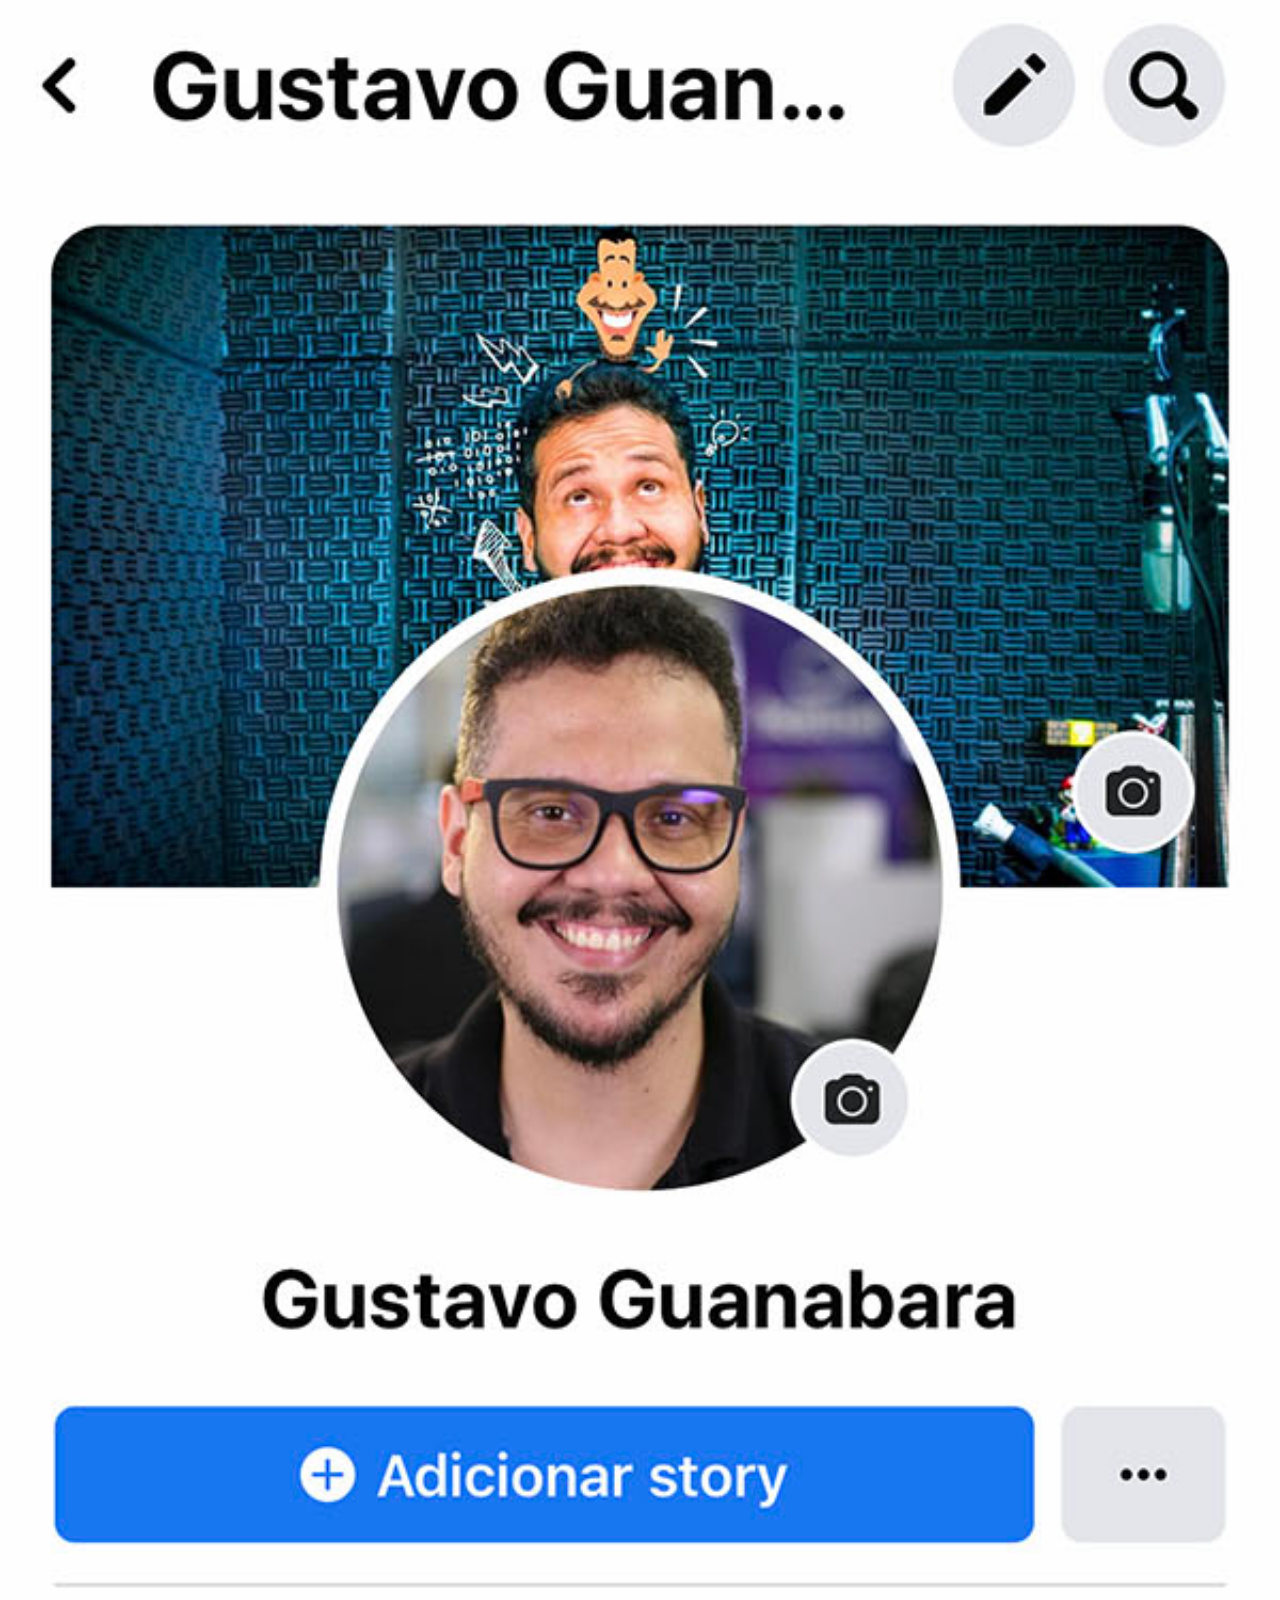
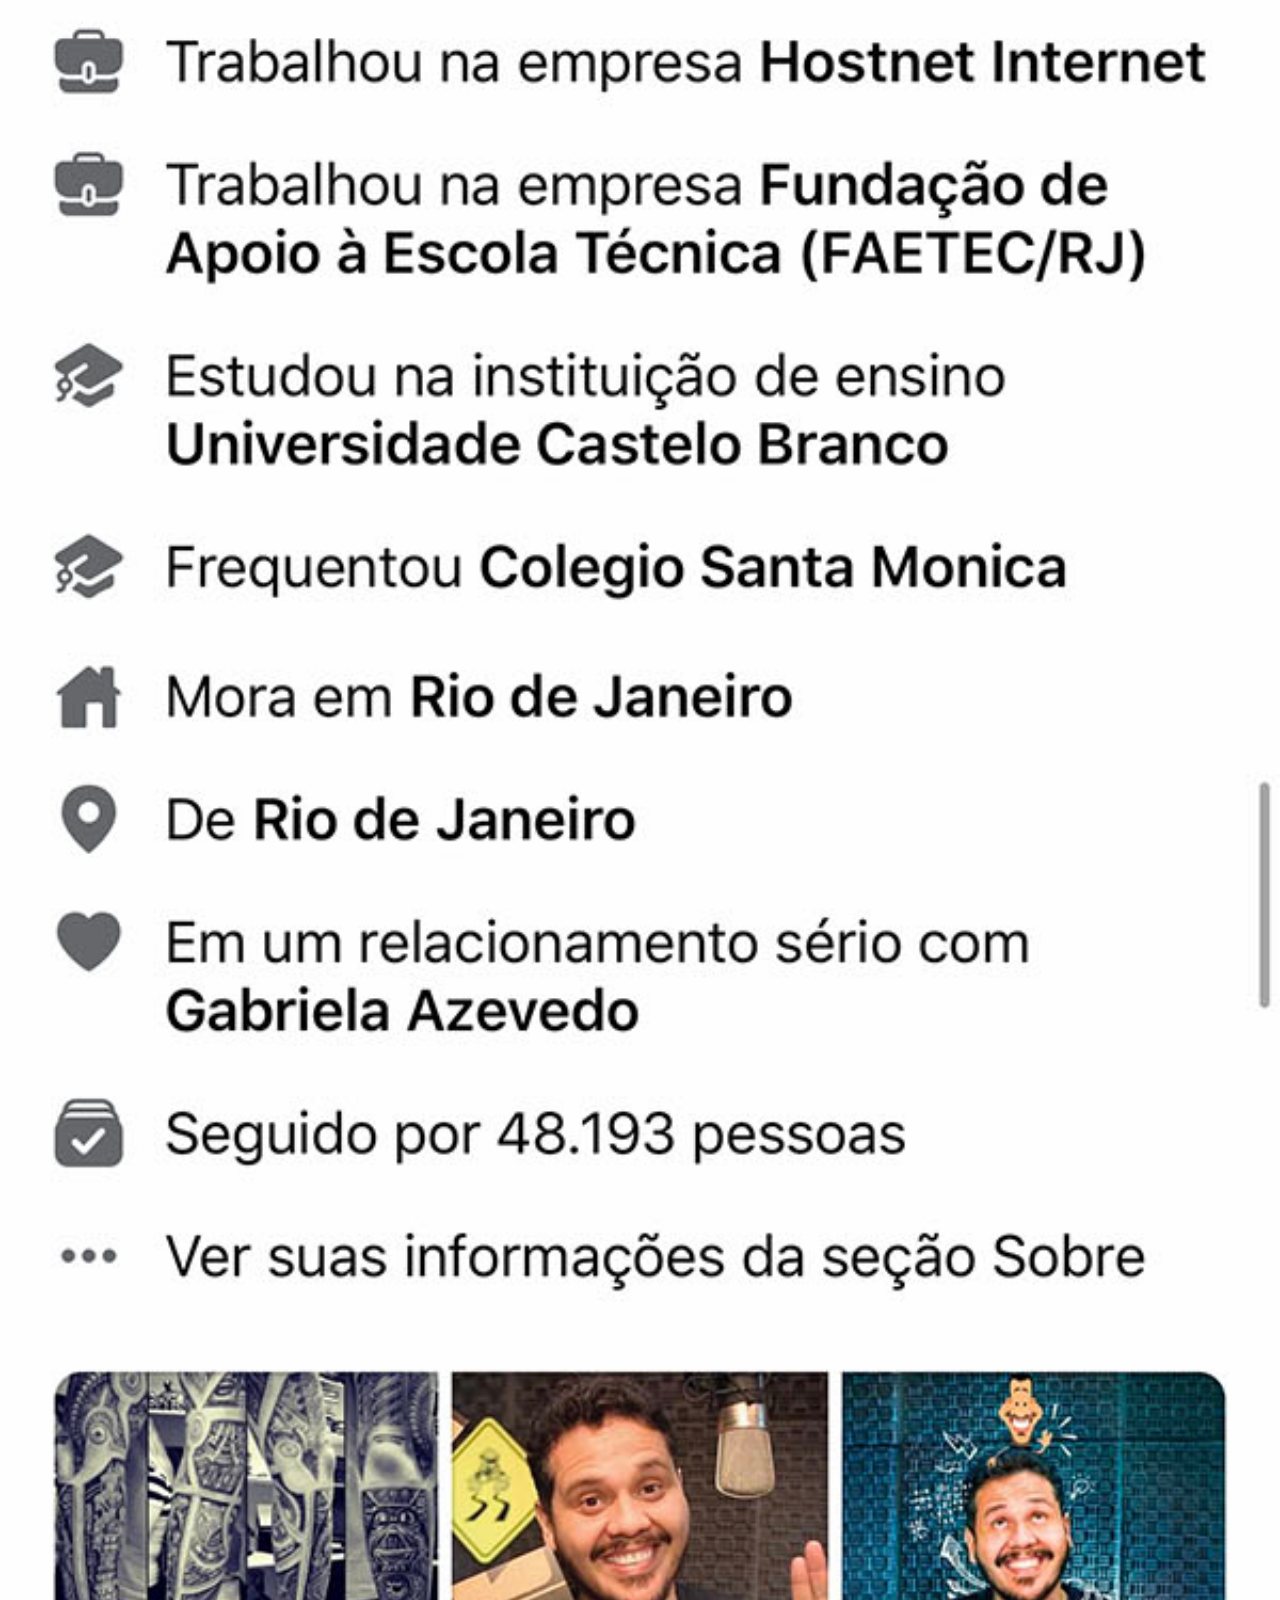
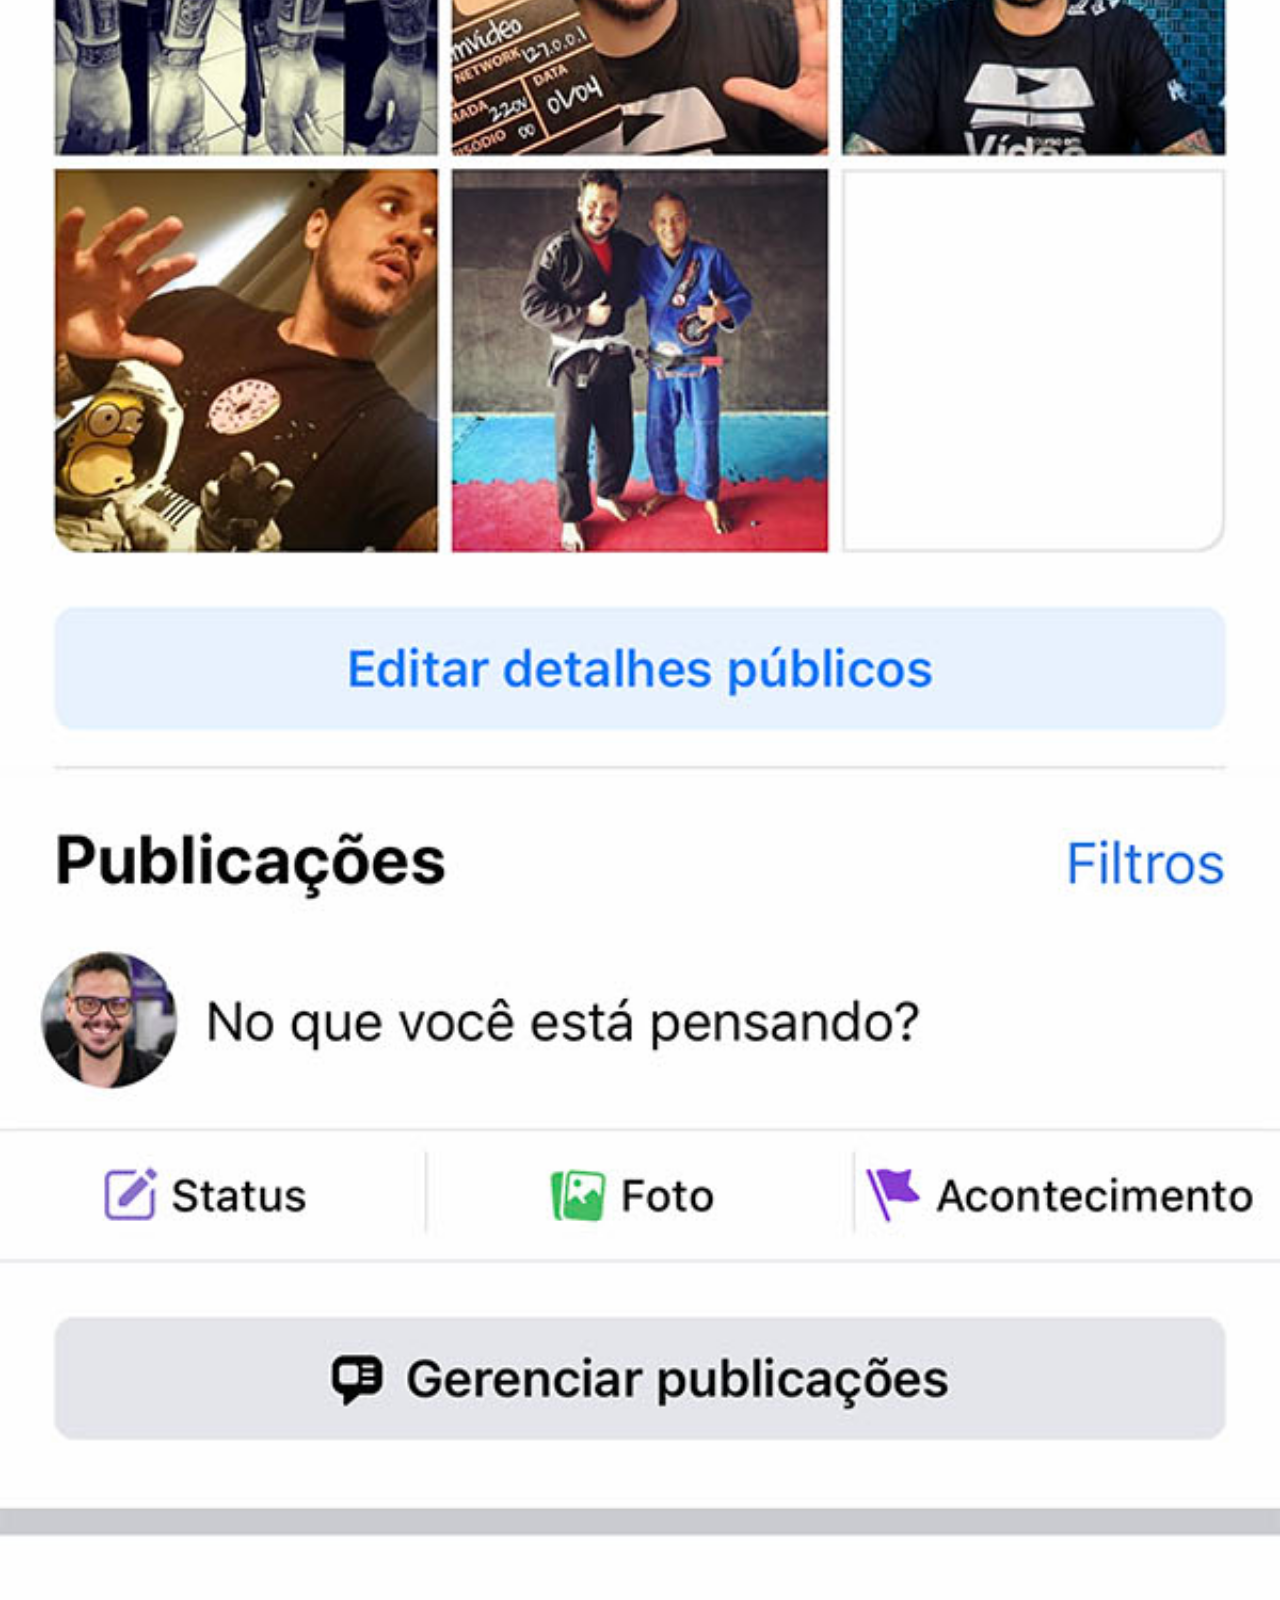
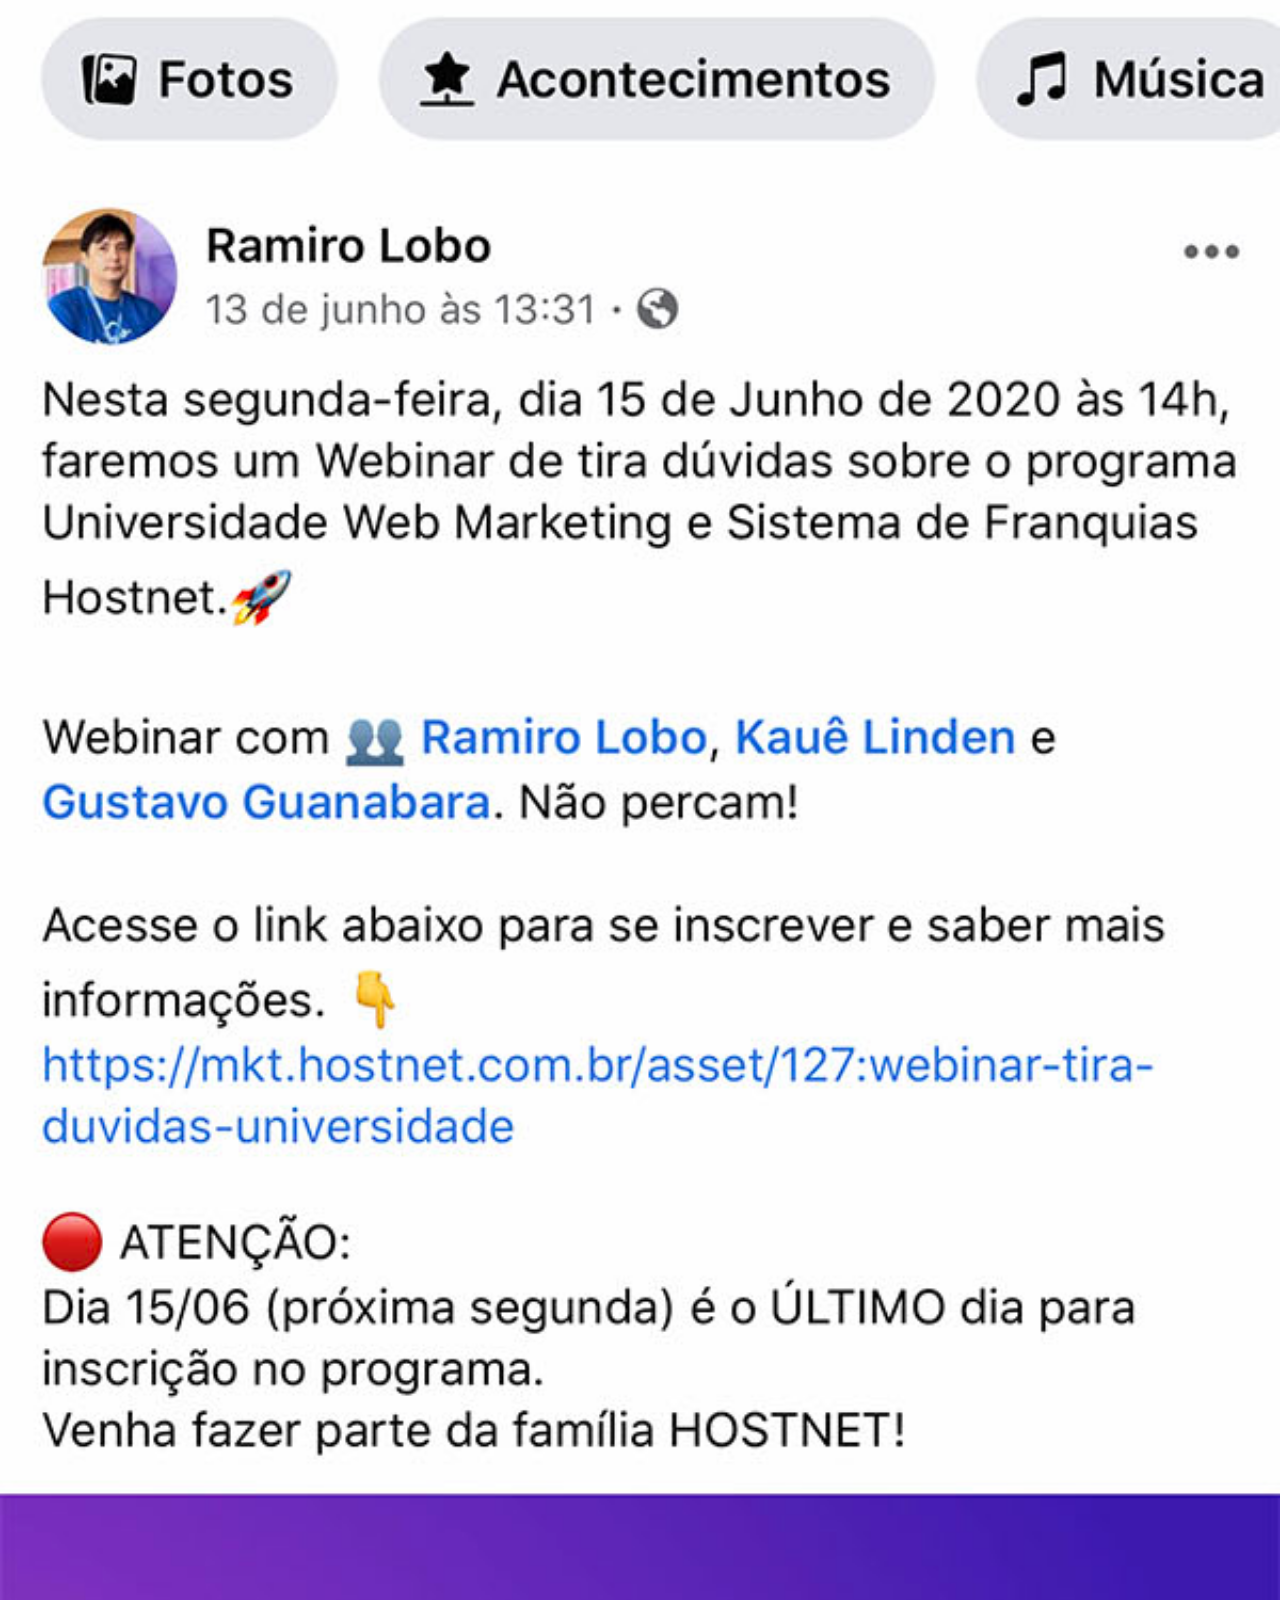
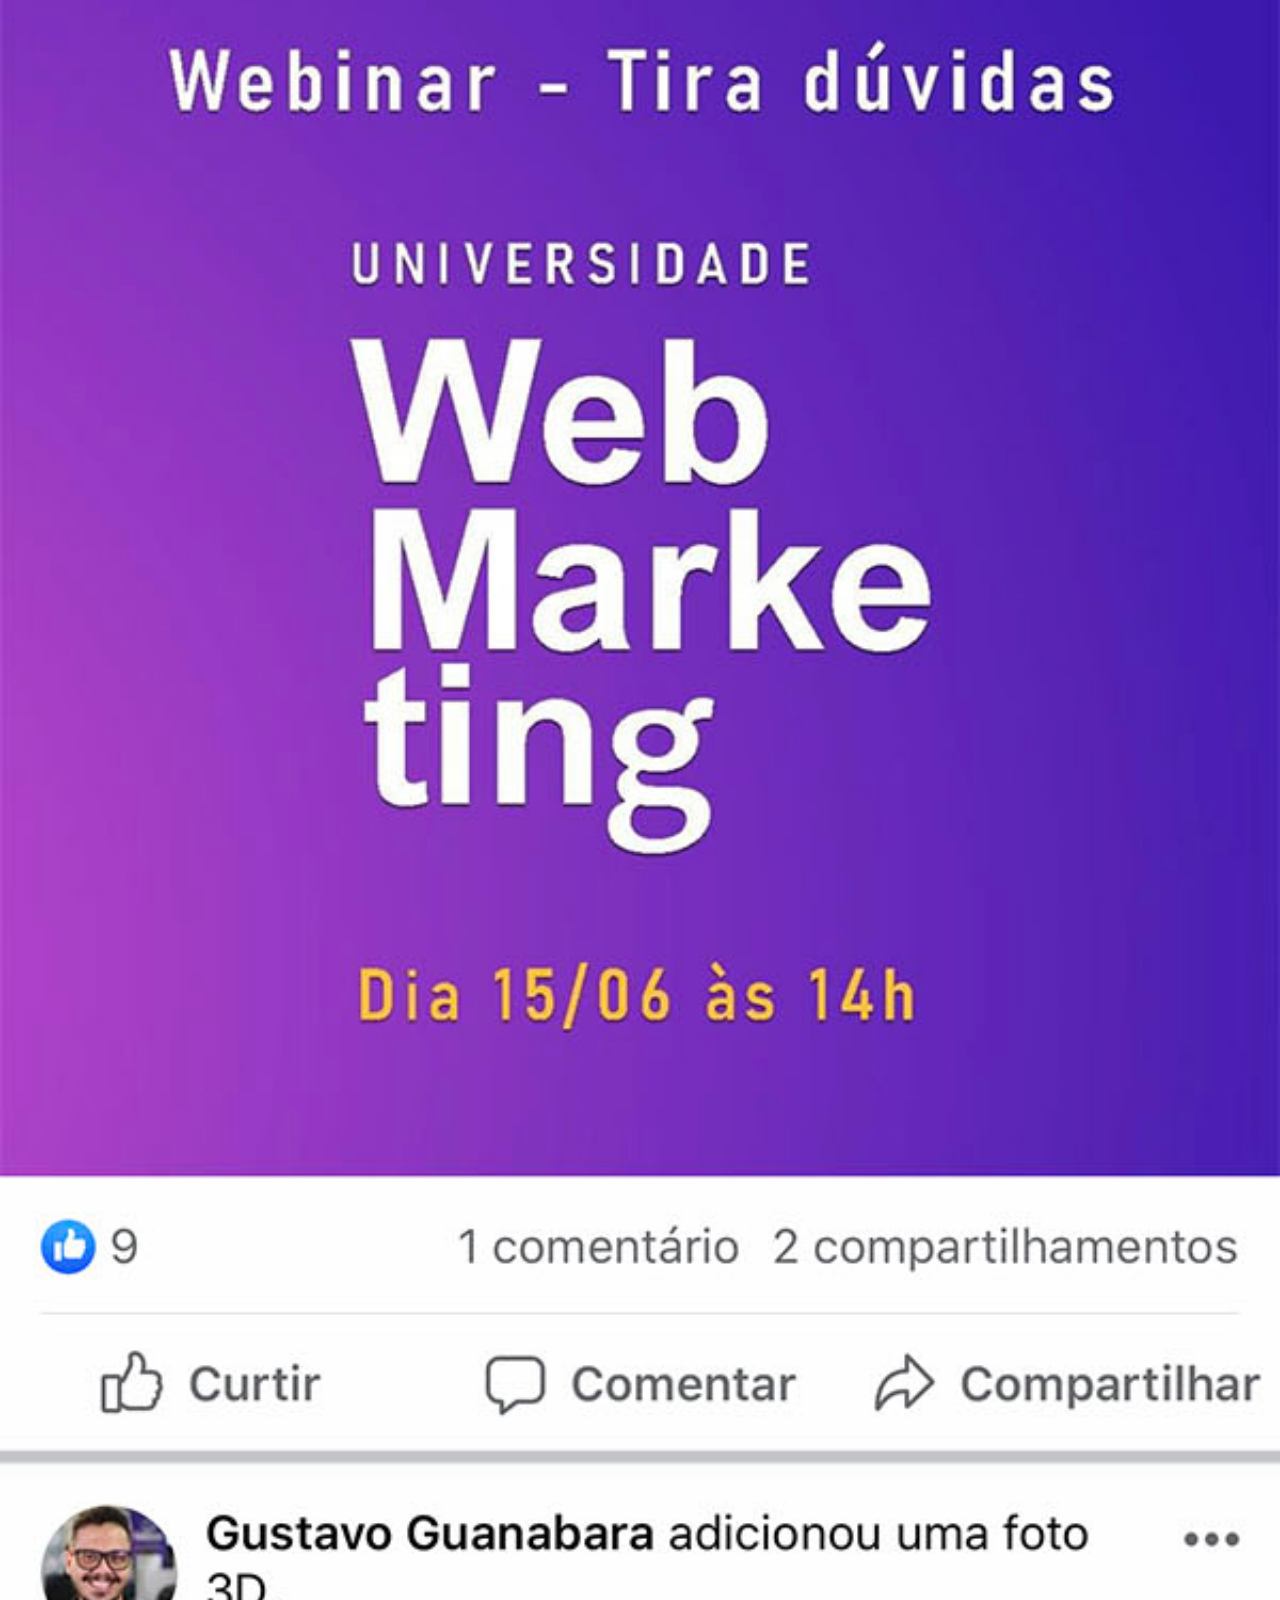
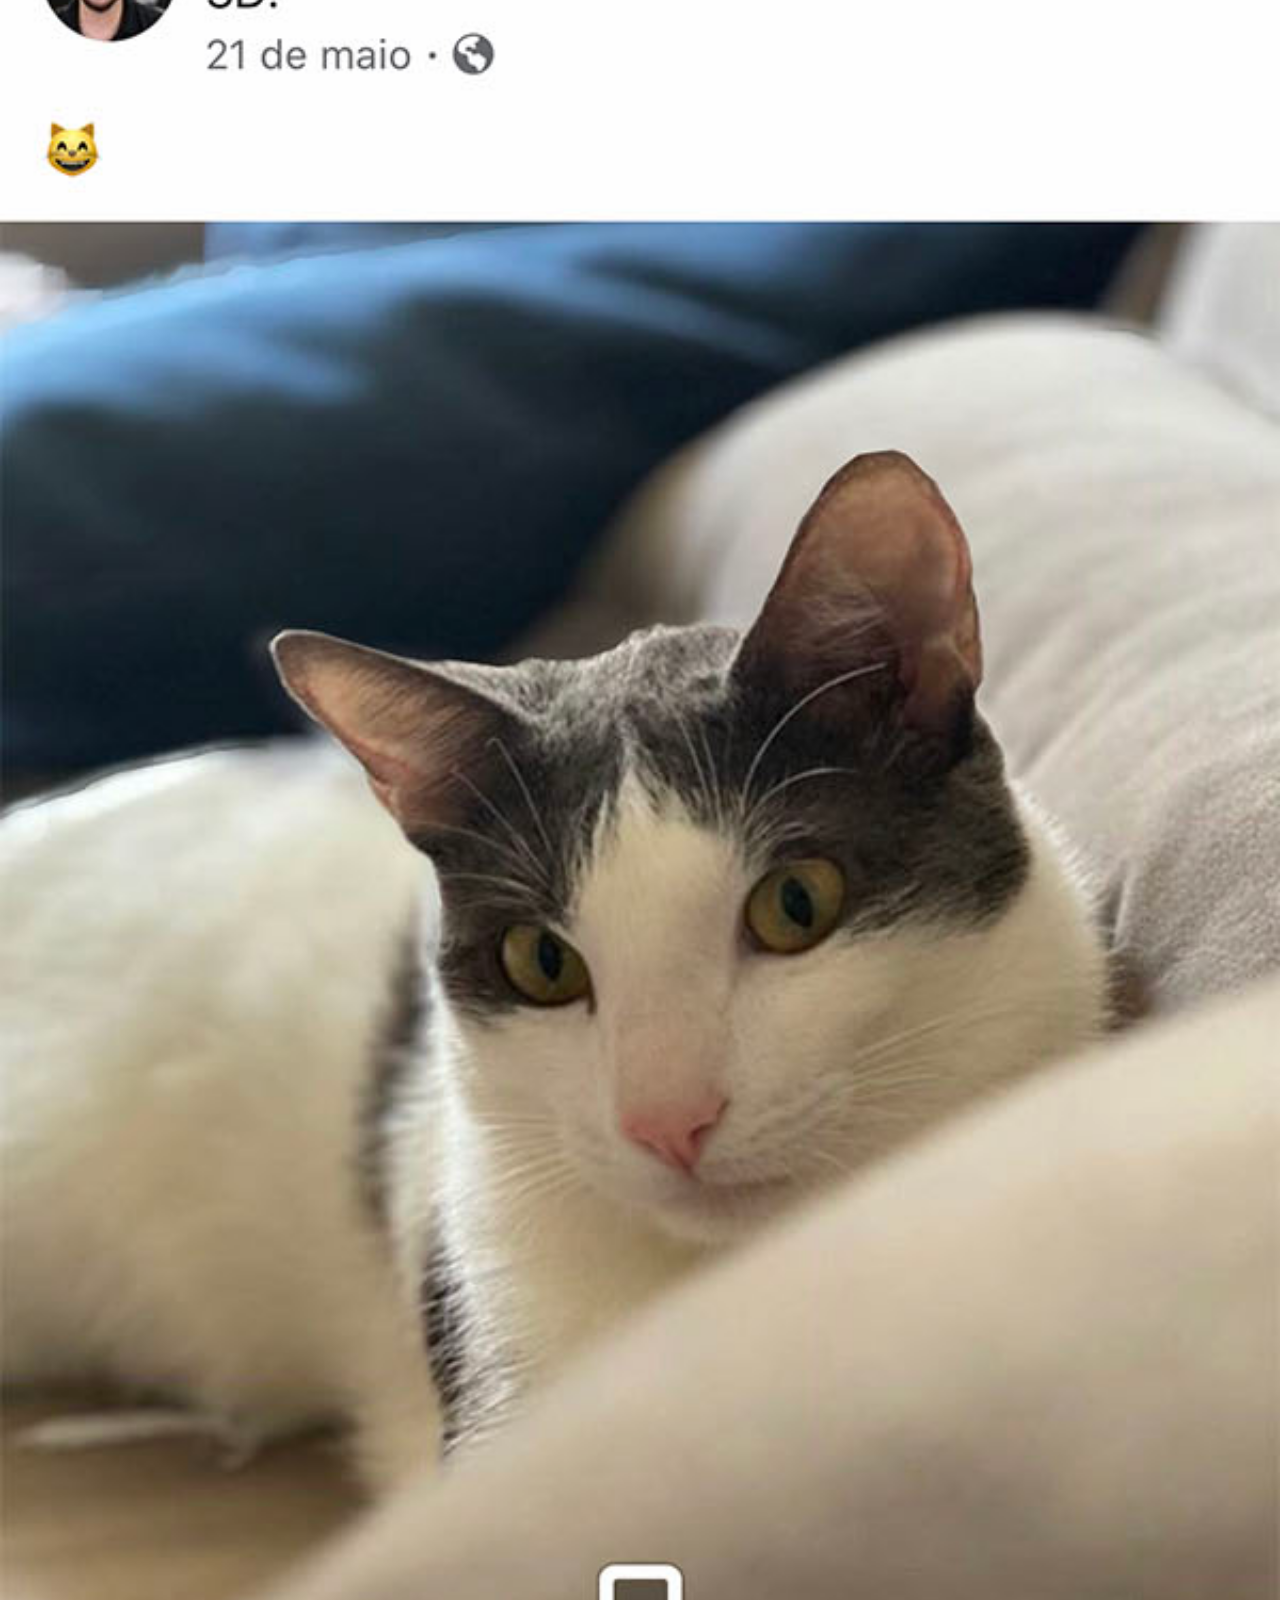
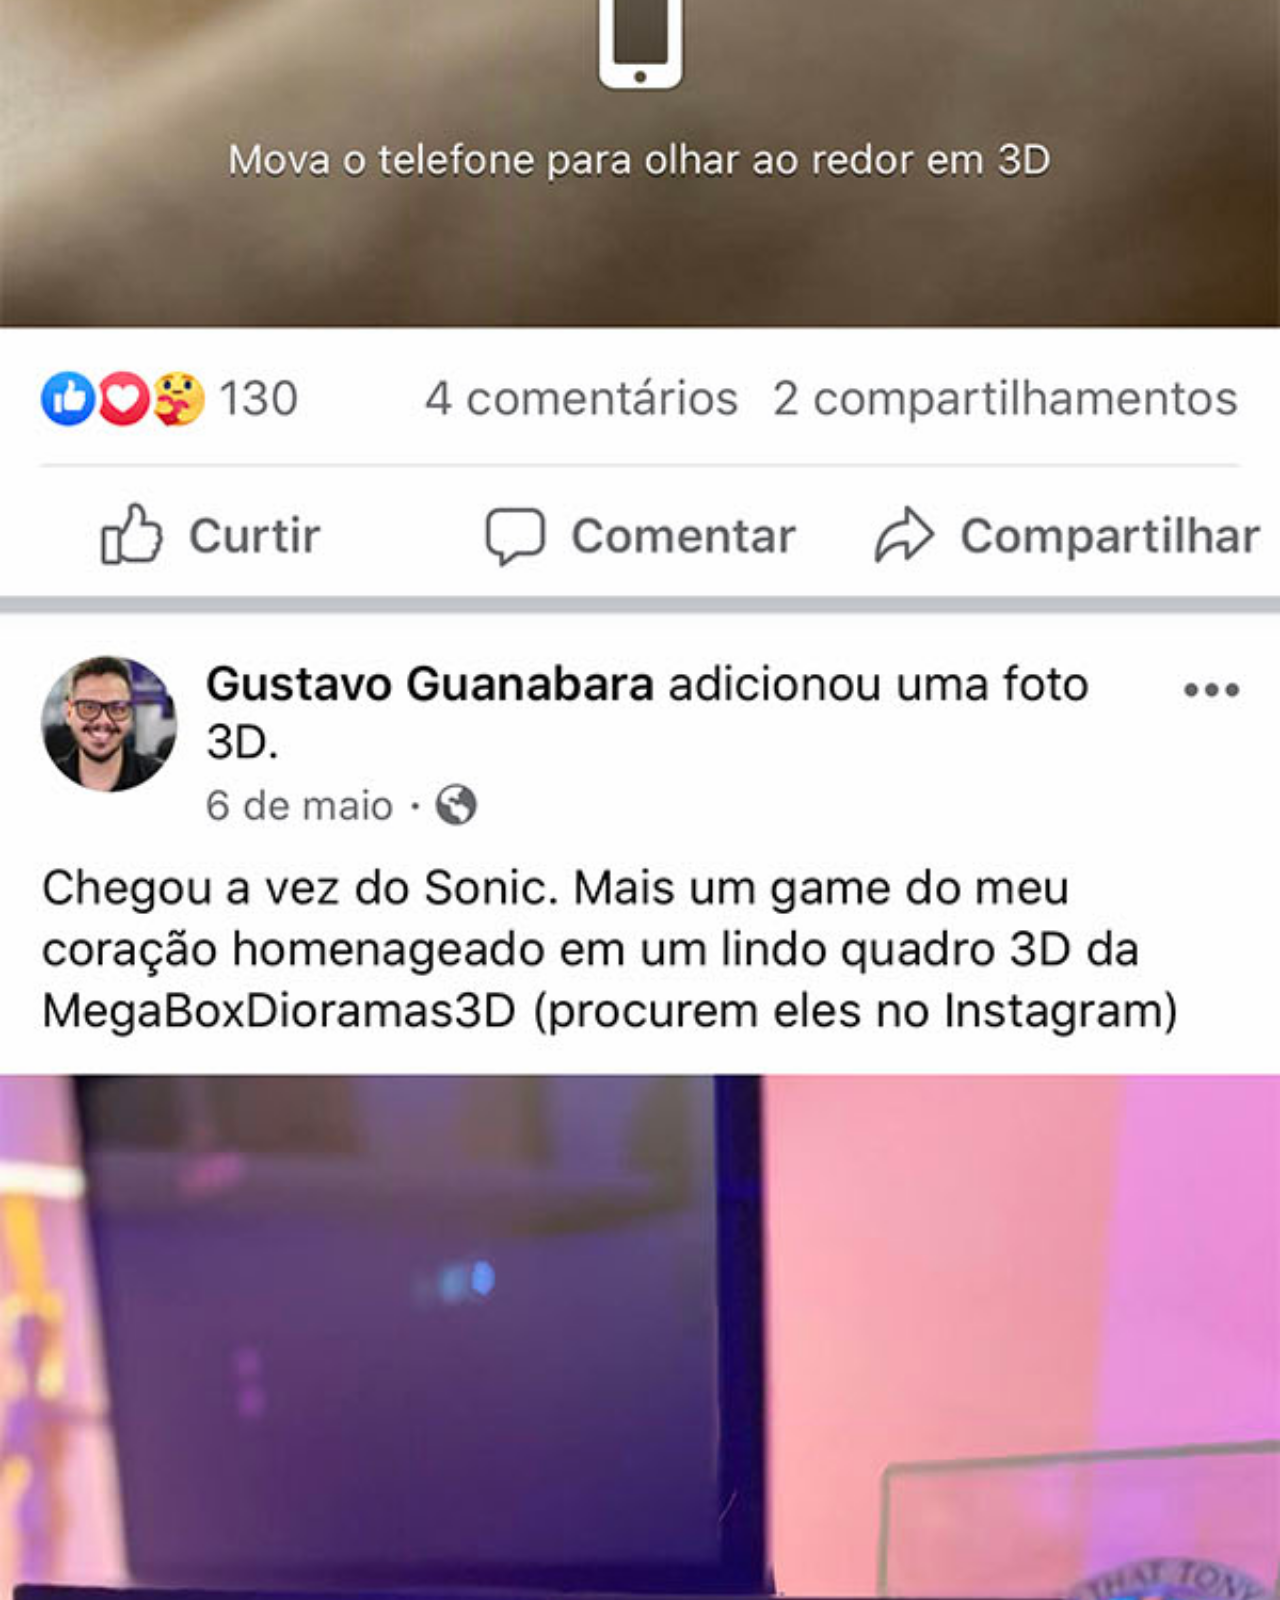
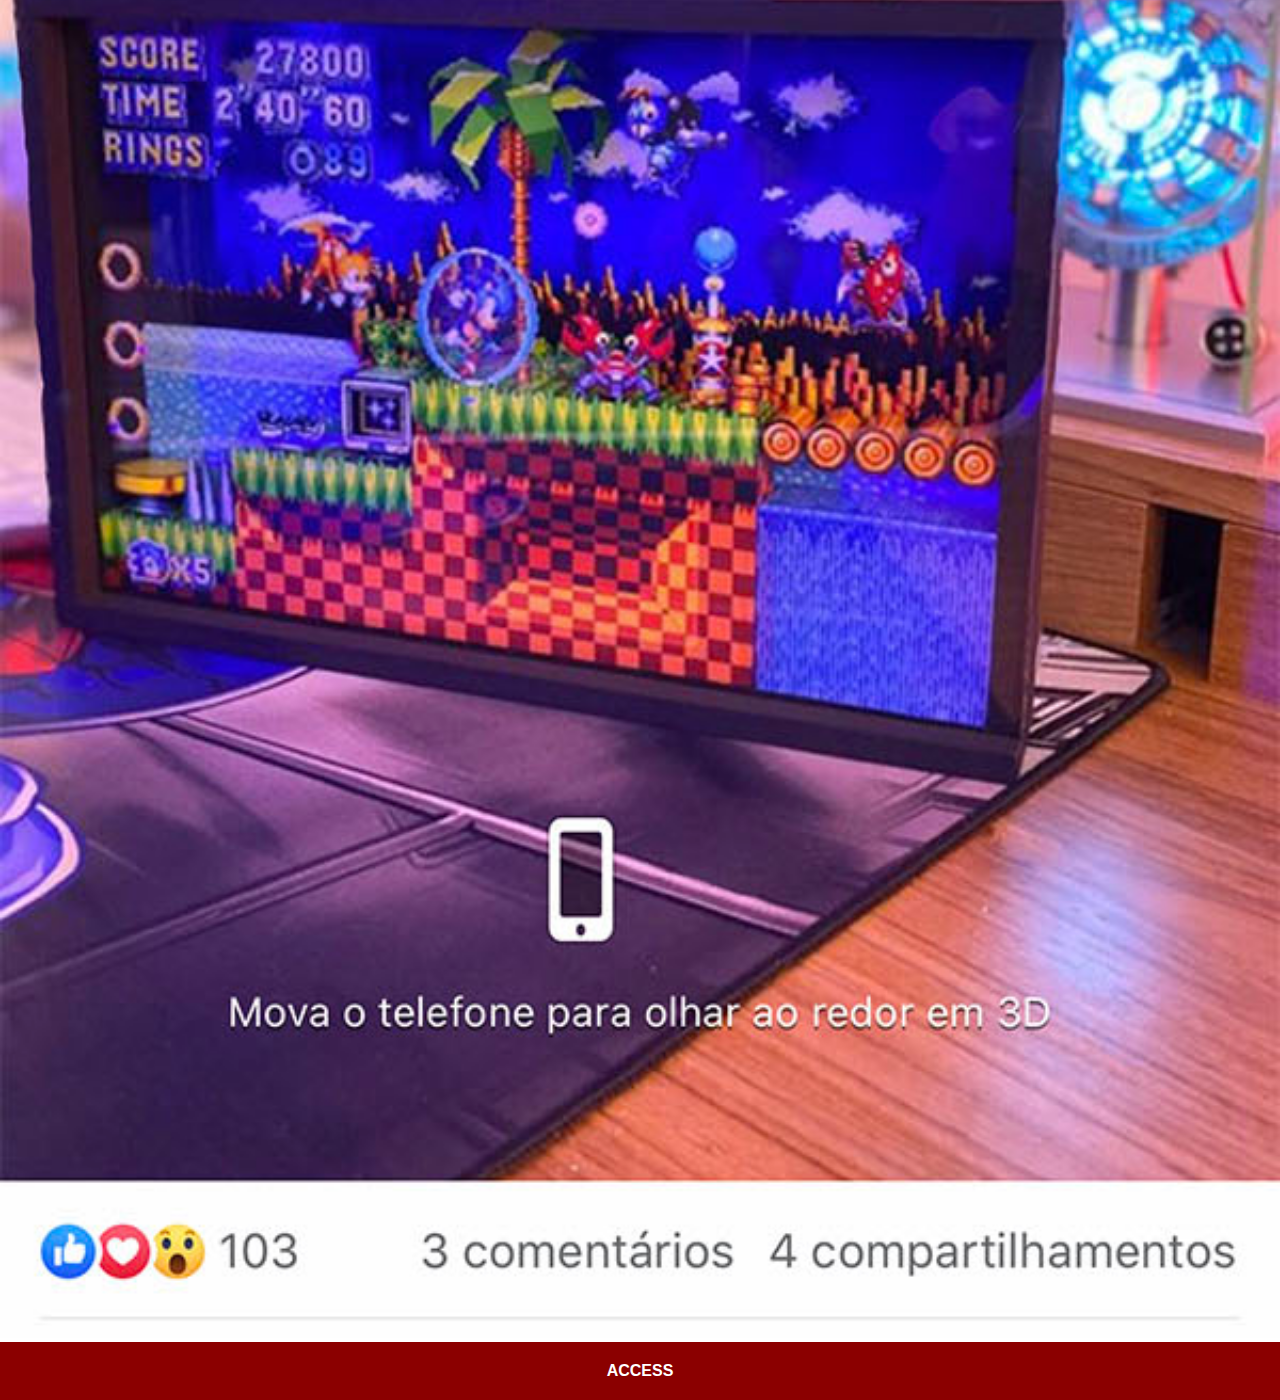
==== facebook.html @ 42959a98 "changing to my pages" ====
<!DOCTYPE html>
<html lang="en">
<head>
    <meta charset="UTF-8">
    <meta name="viewport" content="width=device-width, initial-scale=1.0">
    <title>Facebook</title>
    <link rel="stylesheet" href="/styles/socials.css">
</head>
<body>
    <img src="pacote-d013/imagens/tela-facebook.jpg" alt="facebook">
    <a href="https://facebook.com/filipes0" target="_blank">ACCESS</a>
</body>
</html>
---- styles/socials.css ----
* {
    margin: 0px;
    padding: 0px;
    font-family: Arial, Helvetica, sans-serif;
}

::-webkit-scrollbar {
    width: 0px;
    height: 0px;
}

img {
    width: 100vw;
}

a {
    display: block;
    background-color: darkred;
    color: white;
    padding: 20px;
    text-align: center;
    font-weight: bolder;
    text-decoration: none;
}

a:hover {
    background-color: red;
}
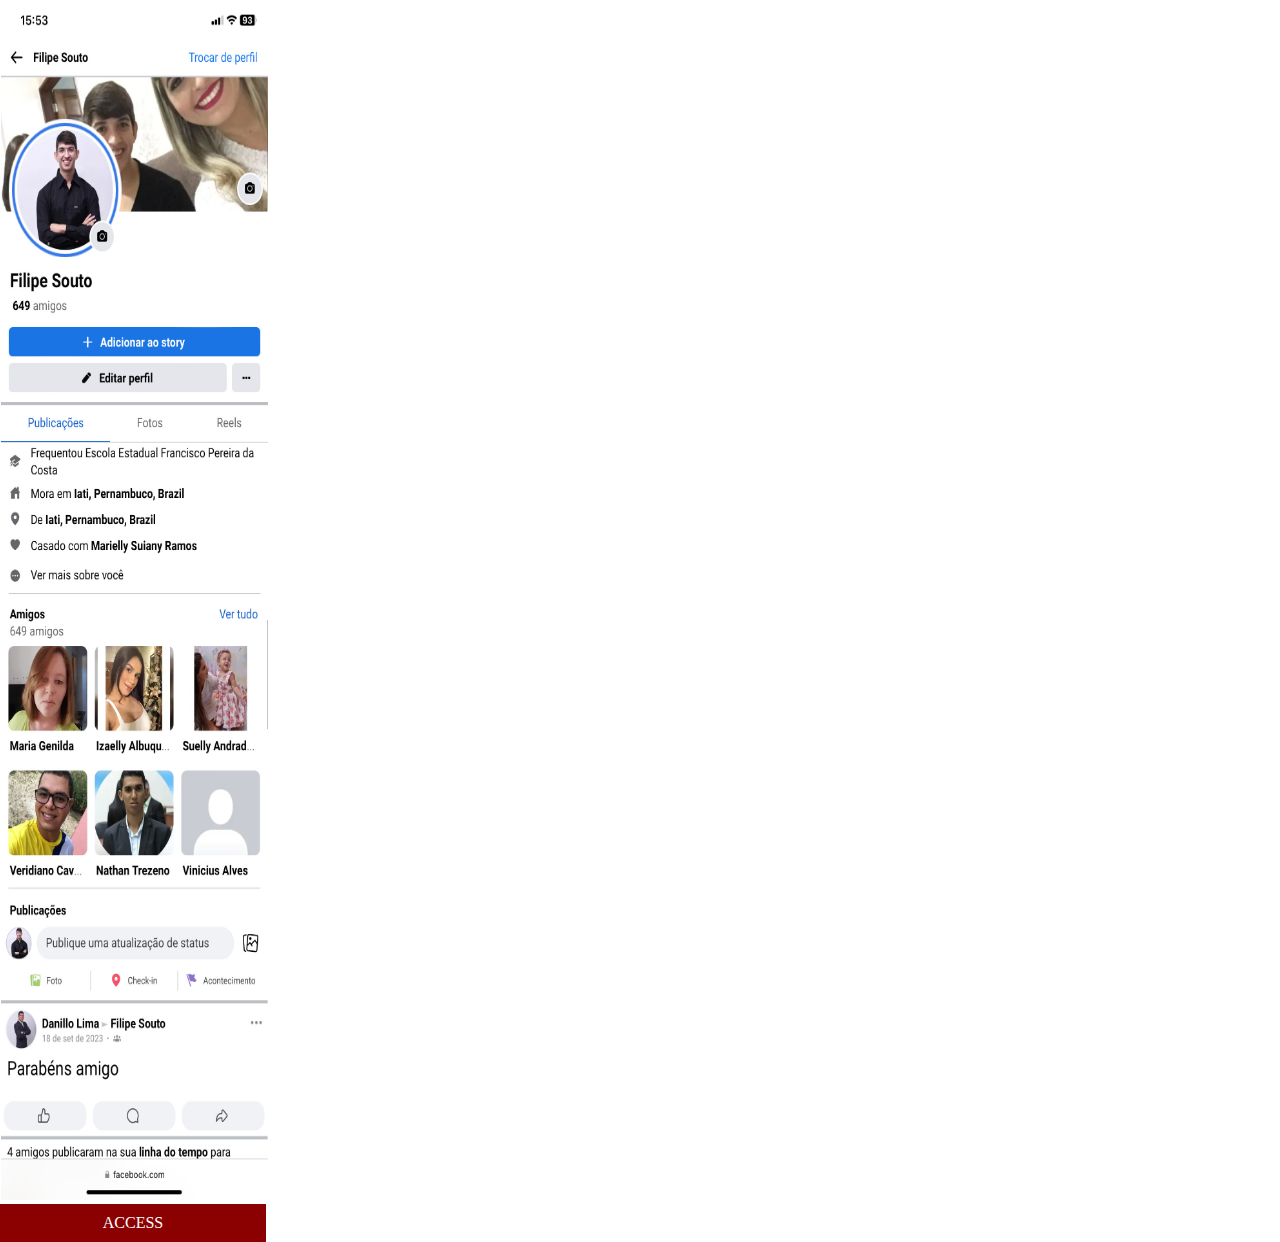
==== commit e1777278: "editing my pages" ====
--- a/facebook.html
+++ b/facebook.html
@@ -3,11 +3,18 @@
 <head>
     <meta charset="UTF-8">
     <meta name="viewport" content="width=device-width, initial-scale=1.0">
-    <title>Facebook</title>
-    <link rel="stylesheet" href="/styles/socials.css">
+    <title>facebook</title>
+    <link rel="stylesheet" href="styles/socials.css">
+    <style>
+        img {
+        width: 267px;
+        height: 1200px;
+        margin: 0px 0px 0px 1px;
+        }
+    </style>
 </head>
 <body>
-    <img src="pacote-d013/imagens/tela-facebook.jpg" alt="facebook">
-    <a href="https://facebook.com/filipes0" target="_blank">ACCESS</a>
+    <img src="pacote-d013/facebook.jpg" alt="">
+    <a href="https://facebook.com/Filipe.S0">ACCESS</a>
 </body>
 </html>--- a/styles/socials.css
+++ b/styles/socials.css
@@ -1,28 +1,36 @@
 * {
+    padding: 0px;
     margin: 0px;
-    padding: 0px;
-    font-family: Arial, Helvetica, sans-serif;
+    border: 0px;
 }
 
 ::-webkit-scrollbar {
-    width: 0px;
+    width: 0;
     height: 0px;
 }
 
-img {
-    width: 100vw;
+body, html {
+    width: 266px;
+    height: 470px;
+    background-color: white;
+    background-attachment: scroll;
 }
 
-a {
+body {
+    height: 470px;
+    background-color: white;
+    background-attachment: scroll;
+}
+
+a { 
+    background-color: darkred;
+    text-align: center;
+    padding: 10px;
     display: block;
-    background-color: darkred;
+    text-decoration: none;
     color: white;
-    padding: 20px;
-    text-align: center;
-    font-weight: bolder;
-    text-decoration: none;
 }
 
 a:hover {
     background-color: red;
-}
+}